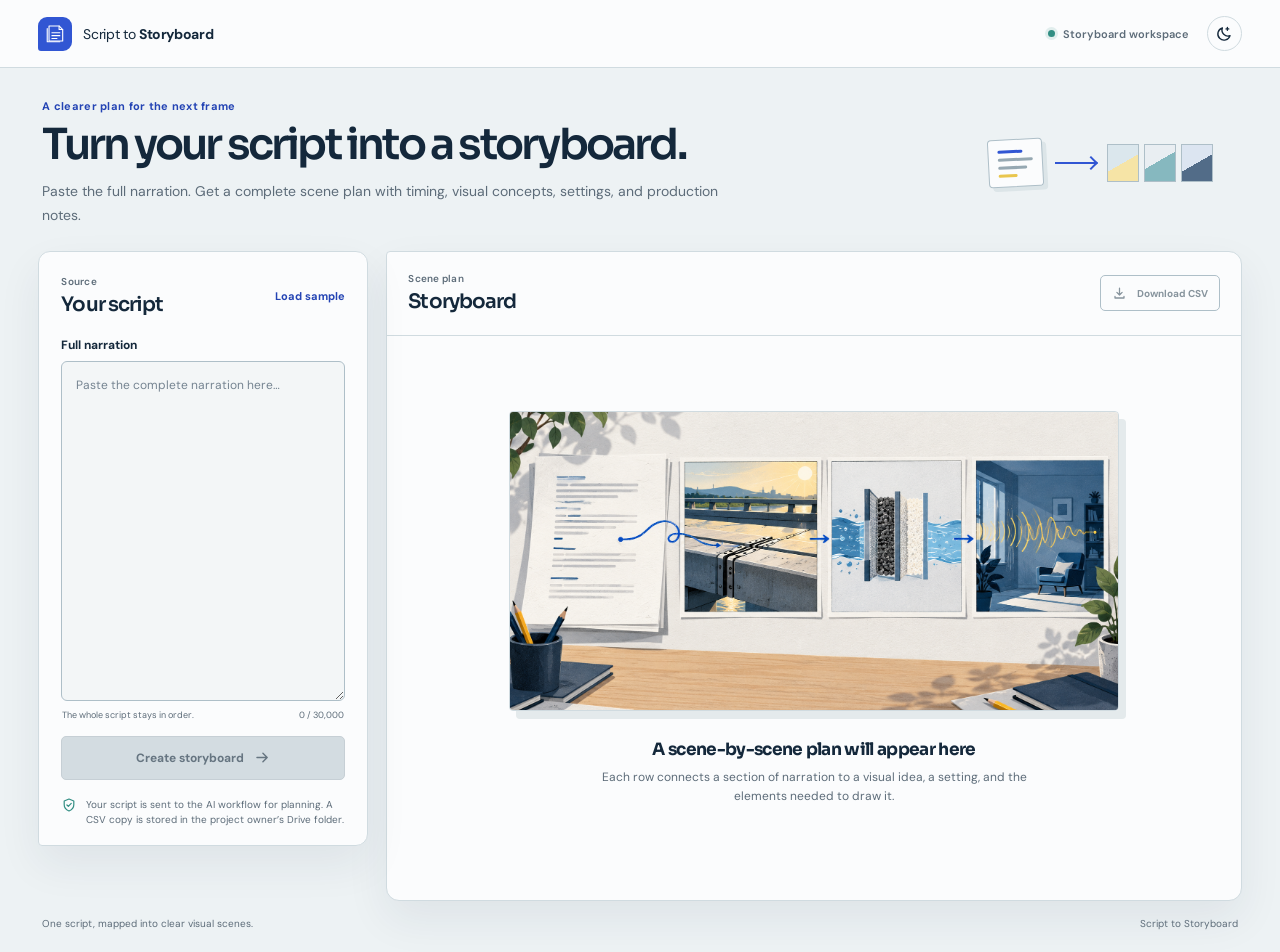
==== index.html @ 76c88abe "Build independent Script to Storyboard portfolio app" ====
<!doctype html>
<html lang="en">
  <head>
    <meta charset="utf-8" />
    <meta name="viewport" content="width=device-width, initial-scale=1" />
    <meta name="theme-color" content="#edf2f4" />
    <meta name="description" content="Turn a complete narration script into a practical, scene-by-scene storyboard." />
    <title>Script to Storyboard</title>
    <link rel="icon" type="image/svg+xml" href="/favicon.svg" />
    <link rel="preconnect" href="https://fonts.googleapis.com" />
    <link rel="preconnect" href="https://fonts.gstatic.com" crossorigin />
    <link href="https://fonts.googleapis.com/css2?family=DM+Sans:wght@400;500;600;700&family=Sora:wght@500;600;700&display=swap" rel="stylesheet" />
    <script>
      (() => {
        try {
          const saved = localStorage.getItem("script-to-storyboard-theme");
          document.documentElement.dataset.theme = saved === "dark" ? "dark" : "light";
        } catch { document.documentElement.dataset.theme = "light"; }
      })();
    </script>
    <link rel="stylesheet" href="/styles.css" />
    <script src="/app.js" defer></script>
  </head>
  <body>
    <header class="topbar">
      <a class="brand" href="/" aria-label="Script to Storyboard home">
        <span class="brand-mark" aria-hidden="true">
          <svg viewBox="0 0 32 32" fill="none"><path d="M7 5.5h14l5 5v16H7z"/><path d="M21 5.5v5h5M11 15h11M11 19h11M11 23h7"/><path d="M4.5 9v18.5H22"/></svg>
        </span>
        <span>Script to <strong>Storyboard</strong></span>
      </a>
      <div class="topbar-actions">
        <span class="service-status"><i aria-hidden="true"></i> Storyboard workspace</span>
        <button class="theme-toggle" id="theme-toggle" type="button" aria-label="Switch to dark mode" aria-pressed="false" title="Switch to dark mode">
          <svg class="icon-moon" viewBox="0 0 20 20" fill="none" aria-hidden="true"><path d="M16.5 12.5A7 7 0 0 1 7.5 3.5a7.3 7.3 0 1 0 9 9Z"/><path d="M13.4 3v3.2M11.8 4.6H15"/></svg>
          <svg class="icon-sun" viewBox="0 0 20 20" fill="none" aria-hidden="true"><circle cx="10" cy="10" r="3.2"/><path d="M10 1.8v2m0 12.4v2m8.2-8.2h-2M3.8 10h-2m14-5.8-1.4 1.4m-8.8 8.8-1.4 1.4m11.6 0-1.4-1.4M5.6 5.6 4.2 4.2"/></svg>
        </button>
      </div>
    </header>

    <main class="page-shell">
      <section class="intro" aria-labelledby="page-title">
        <div>
          <p class="intro-kicker">A clearer plan for the next frame</p>
          <h1 id="page-title">Turn your script into a storyboard.</h1>
          <p class="intro-copy">Paste the full narration. Get a complete scene plan with timing, visual concepts, settings, and production notes.</p>
        </div>
        <div class="sequence-mark" aria-label="Script to scenes">
          <span class="sequence-page" aria-hidden="true"><i></i><i></i><i></i><b></b></span>
          <span class="sequence-line" aria-hidden="true"></span>
          <span class="sequence-frames" aria-hidden="true"><i></i><i></i><i></i></span>
        </div>
      </section>

      <div class="workspace">
        <aside class="script-panel" aria-labelledby="script-heading">
          <div class="panel-heading">
            <div><p class="step-label">Source</p><h2 id="script-heading">Your script</h2></div>
            <button class="text-button" id="load-sample" type="button">Load sample</button>
          </div>

          <form id="storyboard-form">
            <label for="script-input">Full narration</label>
            <textarea id="script-input" name="script" maxlength="30000" placeholder="Paste the complete narration here…" required spellcheck="true"></textarea>
            <div class="input-meta"><span>The whole script stays in order.</span><span id="script-count">0 / 30,000</span></div>
            <button class="primary-button" id="create-button" type="submit" disabled>
              <span id="button-label">Create storyboard</span>
              <svg viewBox="0 0 20 20" fill="none" aria-hidden="true"><path d="M3.5 10h12m-5-5 5 5-5 5"/></svg>
            </button>
          </form>
          <div class="privacy-note">
            <svg viewBox="0 0 20 20" fill="none" aria-hidden="true"><path d="M10 2.5 16 5v4.6c0 3.8-2.6 6.4-6 7.9-3.4-1.5-6-4.1-6-7.9V5l6-2.5Z"/><path d="m7.4 10 1.8 1.8 3.6-3.8"/></svg>
            <p>Your script is sent to the AI workflow for planning. A CSV copy is stored in the project owner’s Drive folder.</p>
          </div>
        </aside>

        <section class="storyboard-panel" aria-labelledby="storyboard-heading" aria-live="polite">
          <div class="panel-heading result-heading">
            <div><p class="step-label">Scene plan</p><div class="title-row"><h2 id="storyboard-heading">Storyboard</h2><span id="result-badge" class="result-badge" hidden>Ready</span></div></div>
            <button class="secondary-button" id="download-csv" type="button" disabled>
              <svg viewBox="0 0 20 20" fill="none" aria-hidden="true"><path d="M10 3v9m0 0 3.5-3.5M10 12 6.5 8.5M4 14v2h12v-2"/></svg>
              Download CSV
            </button>
          </div>

          <div id="notice" class="notice" role="status" hidden></div>
          <div id="progress" class="progress-area" hidden>
            <div class="progress-copy"><span id="progress-label">Reading your script…</span><span class="pulse-mark" aria-hidden="true"></span></div>
            <div class="progress-track"><span></span></div>
          </div>

          <div id="empty-state" class="empty-state">
            <img class="cover-preview" src="/docs/images/script-to-storyboard-cover.png" alt="An example of a script moving into separate storyboard frames showing a bridge, water filter, and sound waves" />
            <div class="empty-copy"><h3>A scene-by-scene plan will appear here</h3><p>Each row connects a section of narration to a visual idea, a setting, and the elements needed to draw it.</p></div>
          </div>

          <div id="result-summary" class="result-summary" hidden>
            <div class="summary-copy"><h3 id="story-title"></h3><p><span id="scene-count">0 scenes</span><span class="summary-divider">/</span><span id="word-count">0 words</span></p></div>
            <div class="summary-links"><a id="drive-link" href="#" target="_blank" rel="noreferrer" hidden>Open saved storyboard</a><span class="summary-state"><i aria-hidden="true"></i> Complete</span></div>
          </div>
          <div id="warning" class="warning" role="status" hidden></div>

          <div id="table-wrap" class="table-wrap" hidden tabindex="0" aria-label="Storyboard table. Scroll horizontally to view all columns.">
            <table>
              <thead><tr>
                <th scope="col">Scene</th><th scope="col">Timecode</th><th scope="col">Narration</th><th scope="col">Visual Concept</th><th scope="col">Setting</th><th scope="col">Illustration Elements</th><th scope="col">Direction Notes</th>
              </tr></thead>
              <tbody id="scene-rows"></tbody>
            </table>
          </div>
          <p id="table-hint" class="table-hint" hidden>Scroll sideways to view all seven columns.</p>
        </section>
      </div>

      <footer class="footer"><span>One script, mapped into clear visual scenes.</span><span>Script to Storyboard</span></footer>
    </main>
  </body>
</html>
---- styles.css ----
:root {
  color-scheme: light;
  --page: #edf2f4;
  --surface: #fbfcfd;
  --surface-alt: #f3f6f7;
  --ink: #14283b;
  --muted: #5d6c79;
  --line: #d0dbe0;
  --line-strong: #aebfc8;
  --blue: #3156d3;
  --blue-deep: #2444b4;
  --blue-wash: #e9eefc;
  --yellow: #e9c64e;
  --green: #328e83;
  --danger: #a4383c;
  --danger-bg: #fff0ee;
  --shadow: 0 18px 44px rgba(24, 45, 65, .07);
  font-family: "DM Sans", "Segoe UI", sans-serif;
  color: var(--ink);
  background: var(--page);
  font-synthesis: none;
  text-rendering: optimizeLegibility;
  -webkit-font-smoothing: antialiased;
}

* { box-sizing: border-box; }
[hidden] { display: none !important; }
body { min-width: 320px; margin: 0; background: var(--page); }
button, textarea { font: inherit; }
button { cursor: pointer; }
a { color: var(--blue-deep); }
button:focus-visible, textarea:focus-visible, a:focus-visible, .table-wrap:focus-visible { outline: 3px solid rgba(49, 86, 211, .48); outline-offset: 3px; }

.topbar {
  height: 68px;
  display: flex;
  align-items: center;
  justify-content: space-between;
  padding: 0 clamp(18px, 3vw, 48px);
  border-bottom: 1px solid var(--line);
  background: var(--surface);
}
.brand { display: inline-flex; align-items: center; gap: 11px; color: var(--ink); text-decoration: none; font-size: 14px; letter-spacing: -.025em; }
.brand strong { font-weight: 700; }
.brand-mark { width: 34px; height: 34px; display: grid; place-items: center; border-radius: 9px 9px 9px 3px; background: var(--blue); }
.brand-mark svg { width: 23px; stroke: #fff; stroke-width: 1.55; stroke-linecap: round; stroke-linejoin: round; }
.topbar-actions { display: flex; align-items: center; gap: 18px; }
.service-status { display: inline-flex; align-items: center; gap: 8px; color: var(--muted); font-size: 11px; font-weight: 600; }
.service-status i { width: 7px; height: 7px; border-radius: 50%; background: var(--green); box-shadow: 0 0 0 3px rgba(50, 142, 131, .13); }
.theme-toggle { width: 35px; height: 35px; display: grid; place-items: center; border: 1px solid var(--line); border-radius: 50%; background: var(--surface); color: var(--ink); }
.theme-toggle:hover { background: var(--surface-alt); border-color: var(--line-strong); }
.theme-toggle svg { width: 17px; height: 17px; stroke: currentColor; stroke-width: 1.6; stroke-linecap: round; stroke-linejoin: round; }
.icon-sun { display: none; }

.page-shell { width: min(1560px, 100%); margin: 0 auto; padding: 31px clamp(16px, 3vw, 48px) 22px; }
.intro { min-height: 128px; display: flex; align-items: center; justify-content: space-between; gap: 36px; padding: 0 4px 24px; }
.intro-kicker, .step-label { margin: 0 0 7px; color: var(--blue-deep); font-size: 11px; font-weight: 700; letter-spacing: .025em; }
h1, h2, h3, p { margin-top: 0; }
h1, h2, h3 { font-family: "Sora", "Segoe UI", sans-serif; }
h1 { margin: 0; font-size: clamp(30px, 3.35vw, 45px); line-height: 1.13; letter-spacing: -.065em; font-weight: 600; }
.intro-copy { max-width: 690px; margin: 12px 0 0; color: var(--muted); font-size: 14px; line-height: 1.65; }
.sequence-mark { width: 250px; height: 58px; display: flex; align-items: center; gap: 12px; flex: 0 0 auto; }
.sequence-page { width: 55px; height: 48px; display: flex; flex-direction: column; justify-content: center; gap: 5px; padding: 9px; border: 1px solid var(--line-strong); border-radius: 4px; background: var(--surface); transform: rotate(-3deg); box-shadow: 4px 4px 0 #dce5e8; }
.sequence-page i, .sequence-page b { height: 3px; display: block; border-radius: 5px; background: #96a8b2; }
.sequence-page i:nth-child(1) { width: 70%; background: var(--blue); }
.sequence-page i:nth-child(2) { width: 100%; }
.sequence-page i:nth-child(3) { width: 82%; }
.sequence-page b { width: 55%; background: var(--yellow); }
.sequence-line { position: relative; width: 40px; height: 2px; background: var(--blue); }
.sequence-line::after { position: absolute; top: -4px; right: -1px; width: 8px; height: 8px; content: ""; border-top: 2px solid var(--blue); border-right: 2px solid var(--blue); transform: rotate(45deg); }
.sequence-frames { display: flex; gap: 5px; }
.sequence-frames i { width: 32px; height: 38px; border: 1px solid var(--line-strong); background: linear-gradient(150deg, #dbe7ed 0 50%, #f6e4a6 50%); }
.sequence-frames i:nth-child(2) { background: linear-gradient(150deg, #e9eef2 0 45%, #86b8bf 45%); }
.sequence-frames i:nth-child(3) { background: linear-gradient(150deg, #dce5f1 0 50%, #526c88 50%); }

.workspace { display: grid; grid-template-columns: minmax(285px, 330px) minmax(0, 1fr); gap: 18px; align-items: start; }
.script-panel, .storyboard-panel { border: 1px solid var(--line); background: var(--surface); box-shadow: var(--shadow); }
.script-panel { position: sticky; top: 16px; padding: 23px 22px 18px; border-radius: 12px 12px 12px 4px; }
.storyboard-panel { min-height: 650px; overflow: hidden; border-radius: 4px 13px 13px 13px; }
.panel-heading { display: flex; align-items: center; justify-content: space-between; gap: 14px; margin-bottom: 20px; }
.panel-heading h2 { margin: 0; font-size: 20px; letter-spacing: -.045em; font-weight: 600; }
.step-label { margin-bottom: 4px; color: var(--muted); font-size: 10px; font-weight: 600; }
.text-button { border: 0; padding: 5px 0; background: transparent; color: var(--blue-deep); font-size: 11px; font-weight: 700; white-space: nowrap; }
.text-button:hover { text-decoration: underline; }
label { display: block; margin-bottom: 8px; color: var(--ink); font-size: 12px; font-weight: 700; }
textarea { display: block; width: 100%; min-height: 340px; resize: vertical; padding: 14px; border: 1px solid var(--line-strong); border-radius: 6px; background: var(--surface-alt); color: var(--ink); font-size: 12px; line-height: 1.65; }
textarea::placeholder { color: #758491; }
textarea:disabled { opacity: .72; }
.input-meta { display: flex; justify-content: space-between; gap: 8px; padding: 8px 1px 15px; color: var(--muted); font-size: 9px; }
.primary-button, .secondary-button { display: inline-flex; align-items: center; justify-content: center; gap: 10px; min-height: 44px; border-radius: 5px; font-size: 12px; font-weight: 700; transition: background .16s ease, border-color .16s ease, transform .16s ease; }
.primary-button { width: 100%; border: 1px solid var(--blue); background: var(--blue); color: #fff; }
.primary-button:not(:disabled):hover { background: var(--blue-deep); border-color: var(--blue-deep); transform: translateY(-1px); }
.primary-button:disabled { cursor: not-allowed; border-color: #c6cfd5; background: #d3dce1; color: #667581; }
.primary-button svg, .secondary-button svg { width: 17px; height: 17px; stroke: currentColor; stroke-width: 1.7; stroke-linecap: round; stroke-linejoin: round; }
.privacy-note { display: flex; align-items: flex-start; gap: 9px; margin-top: 17px; color: var(--muted); }
.privacy-note svg { width: 16px; height: 16px; flex: 0 0 auto; stroke: var(--green); stroke-width: 1.5; stroke-linecap: round; stroke-linejoin: round; }
.privacy-note p { margin: 0; font-size: 10px; line-height: 1.5; }

.result-heading { min-height: 84px; margin: 0; padding: 17px 21px; border-bottom: 1px solid var(--line); }
.title-row { display: flex; align-items: center; gap: 10px; }
.result-badge { display: inline-flex; align-items: center; min-height: 21px; padding: 3px 8px; border-radius: 20px; background: #e3f1ec; color: #286e63; font-size: 9px; font-weight: 700; }
.secondary-button { min-height: 36px; padding: 0 11px; border: 1px solid var(--line-strong); background: var(--surface); color: var(--ink); font-size: 10px; }
.secondary-button:not(:disabled):hover { border-color: var(--blue); color: var(--blue-deep); background: var(--blue-wash); }
.secondary-button:disabled { cursor: not-allowed; color: #87949d; }
.secondary-button svg { width: 15px; height: 15px; }
.notice { margin: 0 21px 15px; padding: 10px 12px; border: 1px solid #c6e3d9; border-radius: 5px; background: #eef8f4; color: #286c5d; font-size: 11px; line-height: 1.45; }
.notice.is-error { border-color: #e5c1bf; background: var(--danger-bg); color: var(--danger); }
.progress-area { margin: 0 21px 18px; }
.progress-copy { display: flex; align-items: center; justify-content: space-between; margin: 12px 0 7px; color: var(--muted); font-size: 10px; font-weight: 600; }
.pulse-mark { width: 7px; height: 7px; border-radius: 50%; background: var(--yellow); animation: pulse 1.4s ease-in-out infinite; }
.progress-track { height: 5px; overflow: hidden; border-radius: 6px; background: #dce5e8; }
.progress-track span { width: 42%; height: 100%; display: block; border-radius: inherit; background: linear-gradient(90deg, var(--blue), #5b75df, var(--yellow)); animation: progress 2.1s ease-in-out infinite alternate; }
.empty-state { display: flex; flex-direction: column; align-items: center; justify-content: center; min-height: 555px; padding: 25px 30px 35px; text-align: center; }
.cover-preview { display: block; width: min(100%, 610px); max-height: 300px; object-fit: cover; border: 1px solid var(--line); border-radius: 4px; box-shadow: 7px 8px 0 #e4eaec; }
.empty-copy { max-width: 480px; margin-top: 28px; }
.empty-copy h3 { margin: 0 0 8px; font-size: 17px; letter-spacing: -.04em; }
.empty-copy p { margin: 0; color: var(--muted); font-size: 12px; line-height: 1.55; }
.result-summary { display: flex; align-items: center; justify-content: space-between; gap: 18px; margin: 0 21px 12px; padding: 12px 14px 11px; border: 1px solid var(--line); border-radius: 5px; background: var(--surface-alt); }
.summary-copy h3 { margin: 0 0 4px; overflow-wrap: anywhere; font-size: 13px; letter-spacing: -.025em; }
.summary-copy p { display: flex; align-items: center; gap: 8px; margin: 0; color: var(--muted); font-size: 10px; }
.summary-divider { color: #94a2aa; }
.summary-links { display: flex; align-items: center; gap: 14px; flex: 0 0 auto; }
.summary-links a { font-size: 10px; font-weight: 700; }
.summary-state { display: inline-flex; align-items: center; gap: 7px; color: #286e63; font-size: 10px; font-weight: 700; }
.summary-state i { width: 7px; height: 7px; border-radius: 50%; background: var(--green); }
.warning { margin: 0 21px 12px; padding: 10px 12px; border-left: 3px solid var(--yellow); background: #fcf7df; color: #6e5d19; font-size: 10px; line-height: 1.5; }
.table-wrap { max-height: 590px; overflow: auto; margin: 0 21px 12px; border: 1px solid var(--line); border-radius: 5px; scrollbar-color: #a5b6bf var(--surface-alt); }
table { width: 100%; min-width: 1160px; border-collapse: separate; border-spacing: 0; font-size: 10px; line-height: 1.48; }
th { position: sticky; top: 0; z-index: 1; padding: 10px 11px; border-bottom: 1px solid #c6d2d8; background: #e7eef1; color: #273d50; text-align: left; font-size: 9px; font-weight: 700; }
td { min-width: 112px; padding: 10px 11px; border-bottom: 1px solid #e3e9ec; background: var(--surface); color: #435462; vertical-align: top; white-space: pre-wrap; }
tbody tr:nth-child(even) td { background: var(--surface-alt); }
td:first-child { min-width: 52px; color: var(--blue-deep); font-weight: 700; }
td:nth-child(2) { min-width: 85px; color: var(--muted); white-space: nowrap; }
td:nth-child(3) { min-width: 240px; color: var(--ink); }
td:nth-child(4) { min-width: 210px; }
td:nth-child(5) { min-width: 170px; }
td:nth-child(6) { min-width: 200px; }
td:nth-child(7) { min-width: 170px; }
.table-hint { margin: 0 21px 14px; color: var(--muted); font-size: 9px; }
.footer { display: flex; justify-content: space-between; gap: 16px; padding: 16px 4px 0; color: var(--muted); font-size: 10px; }

@keyframes progress { from { transform: translateX(-65%); } to { transform: translateX(210%); } }
@keyframes pulse { 50% { opacity: .35; transform: scale(.82); } }

:root[data-theme="dark"] {
  color-scheme: dark;
  --page: #121c2a;
  --surface: #1b2838;
  --surface-alt: #202f40;
  --ink: #e7eef4;
  --muted: #a3b1bc;
  --line: #344658;
  --line-strong: #506679;
  --blue: #617be2;
  --blue-deep: #aebfff;
  --blue-wash: #293751;
  --yellow: #e9c64e;
  --green: #5fb4a7;
  --danger: #ffb9b4;
  --danger-bg: #3a292f;
  --shadow: 0 18px 44px rgba(0, 0, 0, .2);
}
:root[data-theme="dark"] .topbar { border-color: var(--line); background: #172333; }
:root[data-theme="dark"] .brand { color: var(--ink); }
:root[data-theme="dark"] .icon-moon { display: none; }
:root[data-theme="dark"] .icon-sun { display: block; }
:root[data-theme="dark"] .theme-toggle { border-color: var(--line-strong); background: var(--surface); color: var(--ink); }
:root[data-theme="dark"] .sequence-page { background: var(--surface); box-shadow: 4px 4px 0 #26374a; }
:root[data-theme="dark"] .script-panel, :root[data-theme="dark"] .storyboard-panel { border-color: var(--line); background: var(--surface); }
:root[data-theme="dark"] textarea { border-color: var(--line-strong); background: #152231; color: var(--ink); }
:root[data-theme="dark"] textarea::placeholder { color: #8fa0ad; }
:root[data-theme="dark"] .primary-button:disabled { border-color: #506172; background: #415264; color: #bac6ce; }
:root[data-theme="dark"] .result-badge { background: #26463f; color: #a5e0d4; }
:root[data-theme="dark"] .secondary-button { border-color: var(--line-strong); background: var(--surface); color: var(--ink); }
:root[data-theme="dark"] .notice { border-color: #3b665e; background: #213a36; color: #a9dfd4; }
:root[data-theme="dark"] .notice.is-error { border-color: #74494a; background: var(--danger-bg); color: var(--danger); }
:root[data-theme="dark"] .progress-track { background: #344658; }
:root[data-theme="dark"] .cover-preview { border-color: var(--line); box-shadow: 7px 8px 0 #172333; }
:root[data-theme="dark"] .result-summary { border-color: var(--line); background: var(--surface-alt); }
:root[data-theme="dark"] .summary-state { color: #a5e0d4; }
:root[data-theme="dark"] .warning { border-color: var(--yellow); background: #39351f; color: #eadc9a; }
:root[data-theme="dark"] .table-wrap { border-color: var(--line); scrollbar-color: #586d7d #202f40; }
:root[data-theme="dark"] th { border-color: var(--line); background: #293a4d; color: #e1eaf0; }
:root[data-theme="dark"] td { border-color: #304255; background: var(--surface); color: #c3d0d9; }
:root[data-theme="dark"] tbody tr:nth-child(even) td { background: var(--surface-alt); }
:root[data-theme="dark"] td:nth-child(3) { color: var(--ink); }

@media (max-width: 1000px) {
  .workspace { grid-template-columns: minmax(245px, 300px) minmax(0, 1fr); gap: 12px; }
  .script-panel { padding: 20px 17px 17px; }
  .result-heading { padding: 15px 16px; }
  .empty-state { min-height: 490px; padding: 20px; }
  .cover-preview { max-height: 245px; }
  .result-summary, .table-wrap, .table-hint, .notice, .progress-area, .warning { margin-left: 16px; margin-right: 16px; }
}
@media (max-width: 740px) {
  .topbar { height: 60px; padding-inline: 16px; }
  .service-status { display: none; }
  .page-shell { padding: 24px 14px 18px; }
  .intro { min-height: 0; padding: 0 2px 18px; }
  .intro-copy { max-width: 560px; font-size: 13px; }
  .sequence-mark { display: none; }
  .workspace { grid-template-columns: 1fr; gap: 12px; }
  .script-panel { position: static; padding: 19px 17px 16px; border-radius: 10px 10px 10px 4px; }
  .storyboard-panel { min-height: 440px; border-radius: 4px 10px 10px 10px; }
  textarea { min-height: 220px; }
  .result-heading { align-items: end; padding: 15px; }
  .panel-heading h2 { font-size: 18px; }
  .empty-state { min-height: 380px; padding: 20px 15px 28px; }
  .cover-preview { max-height: 200px; }
  .empty-copy { margin-top: 22px; }
  .summary-links { gap: 10px; }
}
@media (max-width: 480px) {
  .intro h1 { max-width: 430px; font-size: 30px; }
  .result-summary { align-items: flex-start; flex-direction: column; }
  .summary-links { justify-content: space-between; width: 100%; }
  .secondary-button { gap: 6px; padding-inline: 8px; font-size: 9px; }
  .footer { flex-direction: column; gap: 5px; }
}
@media (prefers-reduced-motion: reduce) {
  *, *::before, *::after { scroll-behavior: auto !important; animation-duration: .01ms !important; animation-iteration-count: 1 !important; transition-duration: .01ms !important; }
}
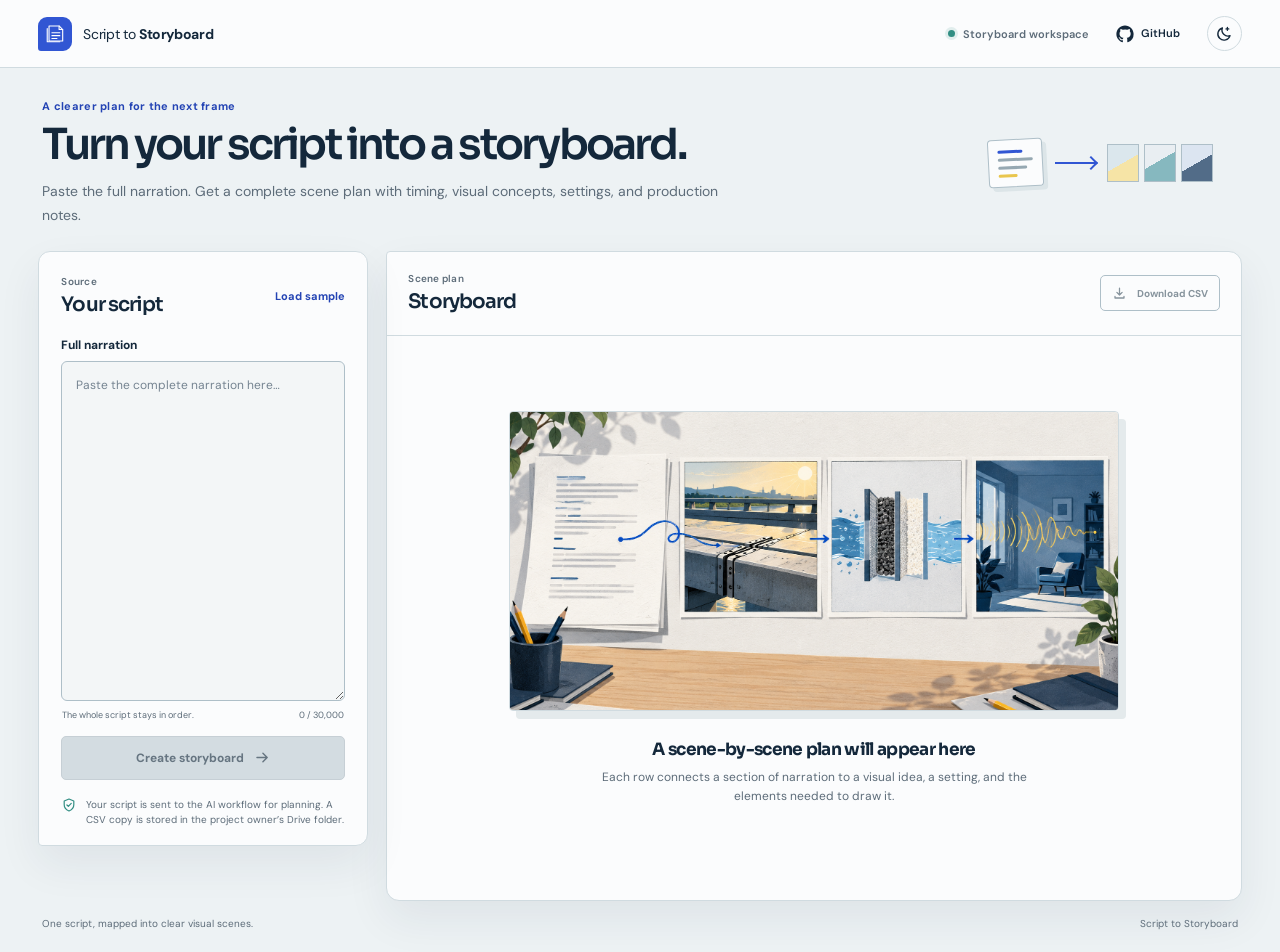
==== commit 8e7bd372: "Add GitHub repository link to header" ====
--- a/index.html
+++ b/index.html
@@ -31,6 +31,10 @@
       </a>
       <div class="topbar-actions">
         <span class="service-status"><i aria-hidden="true"></i> Storyboard workspace</span>
+        <a class="github-link" href="https://github.com/rayvin04/script-to-storyboard" target="_blank" rel="noopener noreferrer" aria-label="View the Script to Storyboard repository on GitHub" title="View source on GitHub">
+          <svg viewBox="0 0 24 24" aria-hidden="true"><path d="M12 .5C5.65.5.5 5.65.5 12c0 5.1 3.3 9.4 7.9 10.94.58.1.79-.25.79-.56v-2.17c-3.2.7-3.87-1.35-3.87-1.35-.53-1.33-1.28-1.69-1.28-1.69-1.05-.72.08-.7.08-.7 1.16.08 1.77 1.2 1.77 1.2 1.03 1.76 2.7 1.25 3.36.96.1-.75.4-1.26.73-1.55-2.56-.29-5.26-1.28-5.26-5.7 0-1.26.45-2.28 1.2-3.08-.12-.3-.52-1.46.11-3.04 0 0 .98-.31 3.2 1.18a11.1 11.1 0 0 1 5.82 0c2.22-1.49 3.2-1.18 3.2-1.18.63 1.58.23 2.74.11 3.04.75.8 1.2 1.82 1.2 3.08 0 4.43-2.71 5.4-5.3 5.68.42.36.78 1.06.78 2.14v3.17c0 .31.21.67.8.56A11.5 11.5 0 0 0 23.5 12C23.5 5.65 18.35.5 12 .5Z"/></svg>
+          <span>GitHub</span>
+        </a>
         <button class="theme-toggle" id="theme-toggle" type="button" aria-label="Switch to dark mode" aria-pressed="false" title="Switch to dark mode">
           <svg class="icon-moon" viewBox="0 0 20 20" fill="none" aria-hidden="true"><path d="M16.5 12.5A7 7 0 0 1 7.5 3.5a7.3 7.3 0 1 0 9 9Z"/><path d="M13.4 3v3.2M11.8 4.6H15"/></svg>
           <svg class="icon-sun" viewBox="0 0 20 20" fill="none" aria-hidden="true"><circle cx="10" cy="10" r="3.2"/><path d="M10 1.8v2m0 12.4v2m8.2-8.2h-2M3.8 10h-2m14-5.8-1.4 1.4m-8.8 8.8-1.4 1.4m11.6 0-1.4-1.4M5.6 5.6 4.2 4.2"/></svg>
--- a/styles.css
+++ b/styles.css
@@ -47,6 +47,9 @@
 .topbar-actions { display: flex; align-items: center; gap: 18px; }
 .service-status { display: inline-flex; align-items: center; gap: 8px; color: var(--muted); font-size: 11px; font-weight: 600; }
 .service-status i { width: 7px; height: 7px; border-radius: 50%; background: var(--green); box-shadow: 0 0 0 3px rgba(50, 142, 131, .13); }
+.github-link { display: inline-flex; align-items: center; gap: 7px; padding: 8px 9px; border-radius: 7px; color: var(--ink); font-size: 11px; font-weight: 600; line-height: 1; text-decoration: none; transition-property: color, background-color; transition-duration: .15s; transition-timing-function: ease; }
+.github-link svg { width: 18px; height: 18px; flex: 0 0 auto; fill: currentColor; }
+@media (hover: hover) { .github-link:hover { background: var(--surface-alt); color: var(--blue-deep); } }
 .theme-toggle { width: 35px; height: 35px; display: grid; place-items: center; border: 1px solid var(--line); border-radius: 50%; background: var(--surface); color: var(--ink); }
 .theme-toggle:hover { background: var(--surface-alt); border-color: var(--line-strong); }
 .theme-toggle svg { width: 17px; height: 17px; stroke: currentColor; stroke-width: 1.6; stroke-linecap: round; stroke-linejoin: round; }
@@ -216,6 +219,8 @@
   .result-summary { align-items: flex-start; flex-direction: column; }
   .summary-links { justify-content: space-between; width: 100%; }
   .secondary-button { gap: 6px; padding-inline: 8px; font-size: 9px; }
+  .github-link { padding: 8px; }
+  .github-link span { display: none; }
   .footer { flex-direction: column; gap: 5px; }
 }
 @media (prefers-reduced-motion: reduce) {
